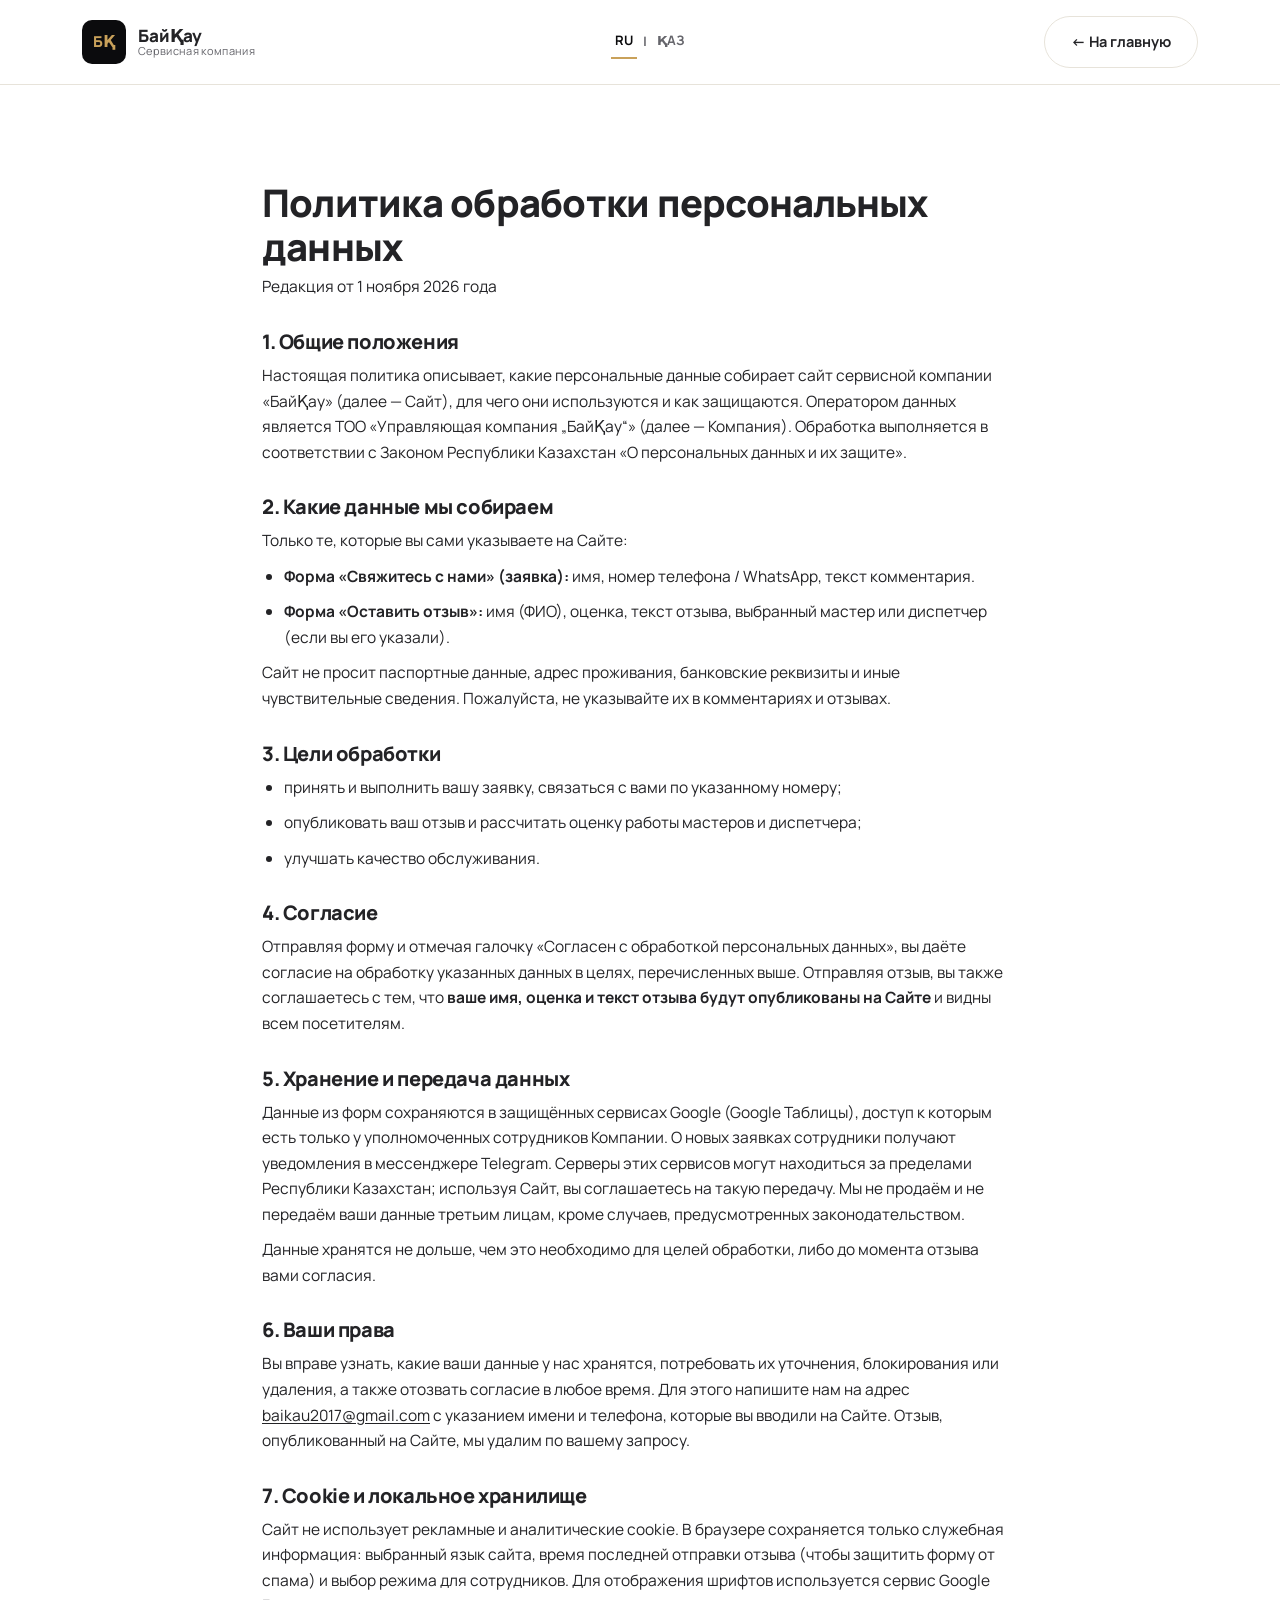
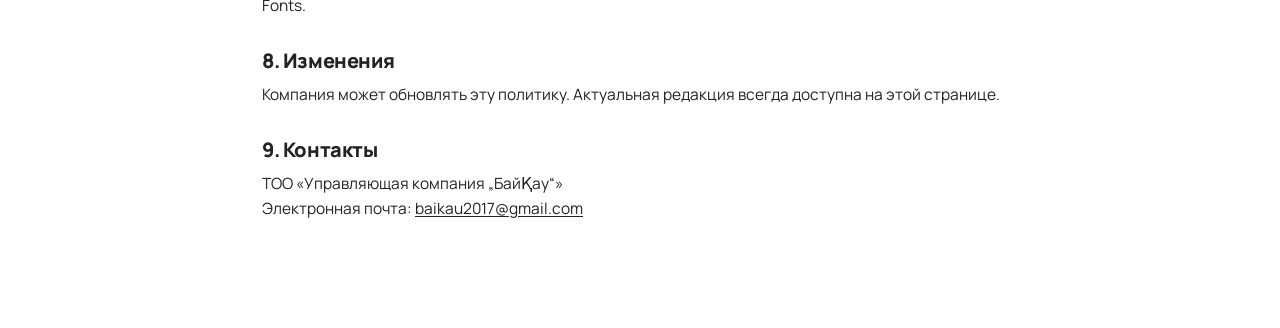
==== privacy.html @ 54753f1d "Add files via upload" ====
<!DOCTYPE html>
<html lang="ru">
<head>
<meta charset="UTF-8">
<meta name="viewport" content="width=device-width, initial-scale=1.0">
<title>Политика обработки персональных данных — БайҚау</title>
<meta name="description" content="Политика обработки персональных данных сервисной компании БайҚау: какие данные мы собираем через сайт, зачем и как их защищаем.">
<meta name="robots" content="index,follow">
<link rel="preconnect" href="https://fonts.googleapis.com">
<link rel="preconnect" href="https://fonts.gstatic.com" crossorigin>
<link href="https://fonts.googleapis.com/css2?family=Manrope:wght@400;500;600;700;800&display=swap" rel="stylesheet">
<link rel="stylesheet" href="styles.css?v=58">
<link rel="icon" type="image/svg+xml" href="favicon.svg">
</head>
<body>
<header class="site-header">
  <div class="container header-inner">
    <a href="index.html" class="logo">
      <span class="logo-mark">БҚ</span>
      <span class="logo-text">
        <span class="logo-title">БайҚау</span>
        <span class="logo-sub">Сервисная компания</span>
      </span>
    </a>
    <div class="lang-switch" role="group" aria-label="Язык">
      <button type="button" data-lang="ru" aria-pressed="true">RU</button>
      <span aria-hidden="true">|</span>
      <button type="button" data-lang="kk" aria-pressed="false">ҚАЗ</button>
    </div>
    <a href="index.html" class="btn btn-ghost">← На главную</a>
  </div>
</header>

<main>
  <section class="section">
    <div class="container legal">
      <h1>Политика обработки персональных данных</h1>
      <p class="legal-date">Редакция от 1 ноября 2026 года</p>

      <h2>1. Общие положения</h2>
      <p>Настоящая политика описывает, какие персональные данные собирает сайт сервисной компании «БайҚау» (далее — Сайт), для чего они используются и как защищаются. Оператором данных является ТОО «Управляющая компания „БайҚау“» (далее — Компания). Обработка выполняется в соответствии с Законом Республики Казахстан «О персональных данных и их защите».</p>

      <h2>2. Какие данные мы собираем</h2>
      <p>Только те, которые вы сами указываете на Сайте:</p>
      <ul>
        <li><strong>Форма «Свяжитесь с нами» (заявка):</strong> имя, номер телефона / WhatsApp, текст комментария.</li>
        <li><strong>Форма «Оставить отзыв»:</strong> имя (ФИО), оценка, текст отзыва, выбранный мастер или диспетчер (если вы его указали).</li>
      </ul>
      <p>Сайт не просит паспортные данные, адрес проживания, банковские реквизиты и иные чувствительные сведения. Пожалуйста, не указывайте их в комментариях и отзывах.</p>

      <h2>3. Цели обработки</h2>
      <ul>
        <li>принять и выполнить вашу заявку, связаться с вами по указанному номеру;</li>
        <li>опубликовать ваш отзыв и рассчитать оценку работы мастеров и диспетчера;</li>
        <li>улучшать качество обслуживания.</li>
      </ul>

      <h2>4. Согласие</h2>
      <p>Отправляя форму и отмечая галочку «Согласен с обработкой персональных данных», вы даёте согласие на обработку указанных данных в целях, перечисленных выше. Отправляя отзыв, вы также соглашаетесь с тем, что <strong>ваше имя, оценка и текст отзыва будут опубликованы на Сайте</strong> и видны всем посетителям.</p>

      <h2>5. Хранение и передача данных</h2>
      <p>Данные из форм сохраняются в защищённых сервисах Google (Google Таблицы), доступ к которым есть только у уполномоченных сотрудников Компании. О новых заявках сотрудники получают уведомления в мессенджере Telegram. Серверы этих сервисов могут находиться за пределами Республики Казахстан; используя Сайт, вы соглашаетесь на такую передачу. Мы не продаём и не передаём ваши данные третьим лицам, кроме случаев, предусмотренных законодательством.</p>
      <p>Данные хранятся не дольше, чем это необходимо для целей обработки, либо до момента отзыва вами согласия.</p>

      <h2>6. Ваши права</h2>
      <p>Вы вправе узнать, какие ваши данные у нас хранятся, потребовать их уточнения, блокирования или удаления, а также отозвать согласие в любое время. Для этого напишите нам на адрес <a href="mailto:baikau2017@gmail.com">baikau2017@gmail.com</a> с указанием имени и телефона, которые вы вводили на Сайте. Отзыв, опубликованный на Сайте, мы удалим по вашему запросу.</p>

      <h2>7. Cookie и локальное хранилище</h2>
      <p>Сайт не использует рекламные и аналитические cookie. В браузере сохраняется только служебная информация: выбранный язык сайта, время последней отправки отзыва (чтобы защитить форму от спама) и выбор режима для сотрудников. Для отображения шрифтов используется сервис Google Fonts.</p>

      <h2>8. Изменения</h2>
      <p>Компания может обновлять эту политику. Актуальная редакция всегда доступна на этой странице.</p>

      <h2>9. Контакты</h2>
      <p>ТОО «Управляющая компания „БайҚау“»<br>Электронная почта: <a href="mailto:baikau2017@gmail.com">baikau2017@gmail.com</a></p>
    </div>
  </section>
</main>
<script src="i18n.js?v=3"></script>
</body>
</html>
---- styles.css ----
:root{
  --black:#0b0b0d;
  --charcoal:#141416;
  --charcoal-2:#1c1c1f;
  --gold:#c9a15a;
  --gold-light:#e4c98a;
  --cream:#f7f5f0;
  --white:#ffffff;
  --text:#232326;
  --text-mute:#65656b;
  --border:#e7e3da;
  --radius:14px;
  --container:1180px;
}

*{box-sizing:border-box;margin:0;padding:0;}

body{
  font-family:'Manrope',system-ui,-apple-system,Segoe UI,Roboto,sans-serif;
  color:var(--text);
  background:var(--white);
  line-height:1.5;
  -webkit-font-smoothing:antialiased;
}

img,svg{max-width:100%;display:block;}
a{color:inherit;text-decoration:none;}
ul,ol{list-style:none;}
/* This is a light-only design — telling the browser explicitly stops OS-level
   forced-dark-mode heuristics from repainting unstyled/empty regions (like
   gaps between sections) with a dark default instead of the real white
   background declared below. */
html{overflow-x:hidden;background:var(--white);color-scheme:light;}
section[id]{scroll-margin-top:96px;}
@media (max-width:600px){
  section[id]{scroll-margin-top:82px;}
}

.container{
  max-width:var(--container);
  margin:0 auto;
  padding:0 32px;
}

h1,h2,h3,h4{
  font-weight:800;
  letter-spacing:-0.02em;
  line-height:1.15;
}
h2{font-size:clamp(28px,3.2vw,40px);}
h3{font-size:20px;}
h4{font-size:17px;font-weight:700;}

.eyebrow{
  text-transform:uppercase;
  letter-spacing:.14em;
  font-size:12px;
  font-weight:700;
  color:var(--gold);
  margin-bottom:14px;
}
.eyebrow.light{color:var(--gold-light);}

.section-lead{
  color:var(--text-mute);
  font-size:16px;
  max-width:560px;
  margin-top:10px;
}
.section-lead.light{color:#c8c8ce;}

.section{padding:96px 0;}
.section-alt{background:var(--cream);}
.section-dark{background:var(--black);color:var(--white);}
.section-dark h2,.section-dark h3,.section-dark h4{color:var(--white);}

.btn{
  display:inline-flex;
  align-items:center;
  justify-content:center;
  padding:14px 26px;
  border-radius:999px;
  font-weight:700;
  font-size:14.5px;
  border:1.5px solid transparent;
  cursor:pointer;
  transition:transform .15s ease, background .2s ease, color .2s ease, border-color .2s ease;
  white-space:nowrap;
}
.btn:hover{transform:translateY(-2px);}
.btn-primary{background:var(--gold);color:var(--black);}
.btn-primary:hover{background:var(--gold-light);}
.btn-ghost{border-color:var(--border);color:var(--text);}
.section-dark .btn-ghost{border-color:#3a3a3f;color:var(--white);}

/* ---------- HEADER ---------- */
.site-header{
  position:sticky;top:0;z-index:100;
  background:rgba(255,255,255,.92);
  backdrop-filter:blur(10px);
  border-bottom:1px solid var(--border);
}
.header-inner{
  display:flex;align-items:center;justify-content:space-between;
  height:84px;gap:24px;
}
.logo{display:flex;align-items:center;gap:12px;flex-shrink:0;}
.logo-mark{
  width:44px;height:44px;border-radius:10px;
  background:var(--black);
  color:var(--gold);
  display:flex;align-items:center;justify-content:center;
  font-weight:800;font-size:15px;letter-spacing:.02em;
}
.logo-text{display:flex;flex-direction:column;line-height:1.15;}
.logo-title{font-weight:800;font-size:17px;}
.logo-sub{font-size:11px;color:var(--text-mute);letter-spacing:.03em;}

.main-nav{display:flex;gap:20px;flex:1;justify-content:center;}
.main-nav a{font-size:14px;font-weight:600;color:var(--text);opacity:.8;transition:opacity .15s;white-space:nowrap;}
.main-nav a:hover{opacity:1;}

.header-cta{flex-shrink:0;}

/* Origin CTA button — a color fill expands from the cursor/tap point to
   cover the button, flipping the text to a contrasting color as it fills */
.btn-origin{
  position:relative;isolation:isolate;overflow:hidden;
  display:inline-flex;align-items:center;justify-content:center;
  height:48px;padding:0 30px;border-radius:14px;
  font-weight:700;font-size:14.5px;letter-spacing:-.01em;cursor:pointer;
  background:var(--black);color:var(--gold-light);
  border:1.5px solid rgba(201,161,90,.35);
  transition:color .3s cubic-bezier(.16,1,.3,1);
  touch-action:manipulation;
}
.btn-origin:active{transform:scale(.985);}
.origin-fill{
  position:absolute;z-index:0;pointer-events:none;
  width:0;height:0;left:50%;top:50%;border-radius:50%;
  background:var(--gold);
  transform:translate(-50%,-50%) scale(0);
  transition:transform .5s cubic-bezier(.16,1,.3,1);
}
.btn-origin.is-filled{color:var(--black);}
.btn-origin.is-filled .origin-fill{transform:translate(-50%,-50%) scale(1);}
.origin-label{position:relative;z-index:1;}
@media (prefers-reduced-motion: reduce){
  .origin-fill,.btn-origin{transition:none;}
}

.burger{
  display:none;flex-direction:column;justify-content:center;gap:5px;
  width:40px;height:40px;border:none;background:none;cursor:pointer;flex-shrink:0;
}
.burger span{width:22px;height:2px;background:var(--black);border-radius:2px;transition:.2s;}

.mobile-nav{
  position:fixed;inset:0;top:84px;
  background:var(--white);
  display:flex;flex-direction:column;gap:4px;
  padding:24px 32px 40px;
  transform:translateX(100%);
  transition:transform .28s ease;
  z-index:99;
  overflow-y:auto;
}
.mobile-nav.open{transform:translateX(0);}
.mobile-nav a{
  padding:16px 0;border-bottom:1px solid var(--border);
  font-size:17px;font-weight:600;
}
.mobile-nav .btn{margin-top:20px;width:100%;}

/* ---------- HERO ---------- */
.hero{padding:48px 0 80px;}
.hero h1{font-size:clamp(32px,4vw,48px);margin-top:14px;}
.hero-sub{color:var(--text-mute);font-size:17px;margin:22px 0 32px;max-width:520px;}
.hero-actions{display:flex;gap:14px;flex-wrap:wrap;}

@media (min-width:981px){
  .hero{display:flex;flex-direction:column;justify-content:center;min-height:calc(100vh - 85px);}
}

/* Hero beams — animated canvas light beams behind centered hero content */
.hero-beams{
  position:relative;overflow:hidden;isolation:isolate;
  background:var(--black);text-align:center;
}
.hero-beams-canvas{
  position:absolute;inset:0;width:100%;height:100%;z-index:0;
  filter:blur(15px);
}
.hero-beams-overlay{
  position:absolute;inset:0;z-index:1;
  background:rgba(11,11,13,.45);
  animation:beams-pulse 10s ease-in-out infinite;
  pointer-events:none;
}
@keyframes beams-pulse{
  0%,100%{opacity:.35;}
  50%{opacity:.7;}
}
.hero-beams-content{
  position:relative;z-index:2;
  max-width:960px;margin:0 auto;
  display:flex;flex-direction:column;align-items:center;
}
.hero-beams h1{color:var(--white);font-size:clamp(30px,3.6vw,46px);line-height:1.2;}
.hero-beams .hero-sub{color:#d6d3ca;margin-left:auto;margin-right:auto;}
.hero-beams .hero-actions{justify-content:center;}
.btn-ghost-light{
  border:1.5px solid rgba(255,255,255,.28);color:var(--white);
}
.btn-ghost-light:hover{border-color:rgba(255,255,255,.5);}
@media (prefers-reduced-motion: reduce){
  .hero-beams-overlay{animation:none;opacity:.5;}
}

/* ---------- APPEAR ANIMATIONS ---------- */
@keyframes appear{
  from{opacity:0;transform:translateY(16px);}
  to{opacity:1;transform:translateY(0);}
}
@keyframes appearZoom{
  from{opacity:0;transform:scale(.94);}
  to{opacity:1;transform:scale(1);}
}
.animate-appear{opacity:0;animation:appear .7s ease-out forwards;}
.animate-appear-zoom{opacity:0;animation:appearZoom .8s ease-out forwards;}
.delay-100{animation-delay:.1s;}
.delay-200{animation-delay:.2s;}
.delay-300{animation-delay:.3s;}
.delay-500{animation-delay:.5s;}

@media (prefers-reduced-motion: reduce){
  .animate-appear,.animate-appear-zoom{animation:none;opacity:1;transform:none;}
}

/* Scroll reveal — headings, leads and cards below the fold start hidden and
   play the same `appear` keyframes as the hero once scrolled into view.
   Only .reveal itself sets opacity, so it never fights a card's own hover
   transition (dock-item, stat, problem-card etc. animate transform/box-shadow
   via `transition`, an unrelated CSS mechanism from `animation`). Once the
   reveal finishes, script.js strips these classes entirely — see
   initScrollReveal — so hover behaves exactly as if this feature didn't exist. */
.reveal{opacity:0;}
.reveal.revealed{animation:appear .7s cubic-bezier(.16,1,.3,1) both;}
@media (prefers-reduced-motion: reduce){
  .reveal{opacity:1;}
}

/* ---------- ABOUT ---------- */
.about-inner{display:grid;grid-template-columns:1.3fr 1fr;gap:64px;align-items:start;}
.about-text p{color:var(--text-mute);margin:18px 0 24px;font-size:16px;max-width:560px;}
.check-list li{
  display:flex;align-items:center;gap:12px;margin-bottom:14px;font-weight:600;font-size:15px;
}
.check-icon{
  flex-shrink:0;width:22px;height:22px;border-radius:50%;background:var(--gold);
  display:flex;align-items:center;justify-content:center;
}

.about-stats{display:grid;grid-template-columns:1fr 1fr;gap:24px;}

/* Director's welcome — photo and quote from Дамеля Куантаевна. Spans the
   full grid width below both about-inner columns, same technique as
   .cta-copyright. The photo bleeds to the card's own edges and stretches to
   its full height (align-items:stretch + overflow:hidden clipping to the
   card's own border-radius) instead of sitting as a small inset thumbnail —
   a boxed insert was tried a few times over and never read as prominent
   enough. Padding lives only on the text side now. */
.about-welcome{
  grid-column:1 / -1;margin-top:8px;
  display:flex;align-items:stretch;
  background:var(--cream);border:1px solid var(--border);border-radius:var(--radius);
  overflow:hidden;
}
/* A plain <img> as the flex item fought align-items:stretch two different
   ways — height:100% didn't resolve against the container's indeterminate
   height, and unset height instead used the image's raw intrinsic 1280px
   as its hypothetical size, ballooning the whole row. A wrapper div has no
   such replaced-element sizing quirks: it stretches to the text column's
   real height like any ordinary block box, and *then* the img inside gets
   a genuinely definite 100%/100% to fill. */
.about-welcome-photo-frame{width:160px;flex-shrink:0;align-self:stretch;}
.about-welcome-photo{
  width:100%;height:100%;display:block;
  object-fit:cover;object-position:50% 0%;
}
.about-welcome-text{flex:1;min-width:240px;padding:24px 28px;}
.about-welcome-quote{
  color:var(--text);font-size:14.5px;font-weight:500;line-height:1.5;
  max-width:640px;margin:0 0 8px;
}
.about-welcome-quote:last-of-type{margin-bottom:12px;}
.about-welcome-author strong{display:block;font-size:14.5px;font-weight:800;}
.about-welcome-author span{font-size:13px;color:var(--text-mute);}

@media (max-width:600px){
  .about-welcome{flex-direction:column;}
  .about-welcome-photo-frame{width:100%;height:220px;}
  /* The frame goes wide-and-short here instead of tall-and-narrow, so the
     same "top" crop that works on desktop was cutting off her face below
     the eyes — nudged down to where her face actually sits at this ratio. */
  .about-welcome-photo{object-position:center 25%;}
  .about-welcome-text{padding:22px 24px;}
}
.stat{
  background:var(--cream);border-radius:var(--radius);padding:22px 20px;
  border-top:3px solid var(--gold);
  transition:transform .2s ease, box-shadow .2s ease;
}
.stat:hover{transform:translateY(-4px);box-shadow:0 14px 28px rgba(0,0,0,.07);}
.stat-icon{
  width:36px;height:36px;border-radius:10px;background:rgba(201,161,90,.16);color:var(--gold);
  display:flex;align-items:center;justify-content:center;margin-bottom:16px;
}
.stat-num{display:block;font-size:30px;font-weight:800;color:var(--black);}
.stat-label{display:block;font-size:13px;color:var(--text-mute);margin-top:6px;line-height:1.35;}

/* ---------- PROBLEMS ---------- */
.problem-grid{
  display:grid;grid-template-columns:repeat(3,1fr);gap:18px;margin-top:36px;
}
.problem-card{
  background:var(--white);border:1px solid var(--border);border-radius:var(--radius);
  padding:24px 22px;font-weight:600;font-size:15px;
  display:flex;flex-direction:column;gap:16px;
  transition:transform .2s ease, box-shadow .2s ease, border-color .2s ease;
}
.problem-card:hover{
  transform:translateY(-4px);box-shadow:0 16px 30px rgba(0,0,0,.06);border-color:var(--gold);
}
.problem-icon{
  width:40px;height:40px;border-radius:10px;background:var(--black);color:var(--gold);
  display:flex;align-items:center;justify-content:center;flex-shrink:0;
}
.problem-card p{margin:0;line-height:1.4;}

/* ---------- SERVICES CAROUSEL ---------- */
.section-head{
  display:flex;justify-content:space-between;align-items:flex-end;gap:24px;margin-bottom:36px;flex-wrap:wrap;
}
.carousel-controls{display:flex;gap:10px;}
.carousel-btn{
  width:44px;height:44px;border-radius:50%;border:1.5px solid var(--border);
  background:var(--white);cursor:pointer;font-size:16px;
  display:flex;align-items:center;justify-content:center;transition:.2s;
}
.carousel-btn:hover{background:var(--black);color:var(--gold);border-color:var(--black);}

.carousel{
  display:flex;gap:20px;overflow-x:auto;scroll-snap-type:x mandatory;
  padding-bottom:8px;
  scrollbar-width:none;
}
.carousel::-webkit-scrollbar{display:none;}

.service-card{
  scroll-snap-align:start;flex:0 0 290px;
  background:var(--cream);border-radius:var(--radius);
  padding:28px 24px;
  transition:transform .2s ease, box-shadow .2s ease;
}
.service-card:hover{transform:translateY(-4px);box-shadow:0 16px 30px rgba(0,0,0,.08);}
.service-icon{font-size:30px;margin-bottom:16px;}
.service-card h3{margin-bottom:14px;}
.service-card ul li{
  font-size:14px;color:var(--text-mute);padding-left:16px;position:relative;margin-bottom:8px;
}
.service-card ul li::before{
  content:"";position:absolute;left:0;top:8px;width:5px;height:5px;border-radius:50%;background:var(--gold);
}

/* ---------- SLA ---------- */
.sla-inner{display:grid;grid-template-columns:1.2fr 1fr;gap:56px;align-items:start;}
.sla-list li{
  padding:14px 0;border-bottom:1px solid #2a2a2e;color:#d6d6db;font-size:15px;
}
.sla-list strong{color:var(--white);}

.cycle-card{
  background:var(--charcoal-2);border:1px solid #2a2a2e;border-radius:var(--radius);padding:32px;
}
.cycle-card h3{margin-bottom:18px;}
.cycle-list{counter-reset:step;}
.cycle-list li{
  counter-increment:step;padding:10px 0 10px 40px;position:relative;color:#d6d6db;font-size:15px;
  border-bottom:1px solid #2a2a2e;
}
.cycle-list li:last-child{border-bottom:none;}
.cycle-list li::before{
  content:counter(step);
  position:absolute;left:0;top:8px;width:24px;height:24px;border-radius:50%;
  background:var(--gold);color:var(--black);font-weight:800;font-size:12px;
  display:flex;align-items:center;justify-content:center;
}

/* ---------- PACKAGES ---------- */
.package-grid{
  display:grid;grid-template-columns:repeat(5,1fr);gap:18px;margin-top:36px;
}
.package-card{
  background:var(--white);border:1px solid var(--border);border-radius:var(--radius);
  padding:26px 22px;position:relative;
  transition:transform .2s ease, box-shadow .2s ease, border-color .2s ease;
}
.package-card:hover{transform:translateY(-4px);box-shadow:0 16px 30px rgba(0,0,0,.06);border-color:var(--gold);}
.package-card.featured{
  background:var(--black);color:var(--white);border-color:var(--black);
}
.package-card.featured h3{color:var(--gold-light);}
.package-card.featured ul li{color:#d6d6db;}
.badge{
  position:absolute;top:-12px;right:20px;background:var(--gold);color:var(--black);
  font-size:11px;font-weight:800;padding:5px 12px;border-radius:999px;text-transform:uppercase;letter-spacing:.04em;
}
.package-card h3{margin-bottom:14px;}
.package-card ul li{
  font-size:13.5px;color:var(--text-mute);padding-left:14px;position:relative;margin-bottom:8px;line-height:1.4;
}
.package-card ul li::before{
  content:"";position:absolute;left:0;top:7px;width:5px;height:5px;border-radius:50%;background:var(--gold);
}
.audit-note{margin-top:28px;color:var(--text-mute);font-size:14.5px;}

/* ---------- PROCESS ---------- */
.process-inner{display:grid;grid-template-columns:0.9fr 1.1fr;gap:64px;align-items:start;}
.process-visual{position:relative;}
.badge-circle{
  position:absolute;z-index:2;top:-20px;left:-16px;
  width:130px;height:130px;border-radius:50%;
  background:var(--gold);color:var(--black);
  display:flex;align-items:center;justify-content:center;text-align:center;
  font-weight:800;font-size:14px;line-height:1.25;padding:10px;
  box-shadow:0 12px 30px rgba(201,161,90,.35);
}
/* Box-model centering leaves this optically low — the font's line-height
   reserves more visual space below the glyphs than above them. Nudge up. */
.badge-circle span{transform:translateY(-3px);}
.process-svg{border-radius:20px;width:100%;height:auto;}

.steps-list{margin-top:20px;}
.steps-list li{display:flex;gap:18px;padding:14px 0;border-bottom:1px solid var(--border);}
.steps-list li:last-child{border-bottom:none;}
.step-num{font-size:20px;font-weight:800;color:var(--gold);flex-shrink:0;}
.steps-list h4{margin-bottom:4px;}
.steps-list p{color:var(--text-mute);font-size:14.5px;}

/* ---------- GOLD KEY ---------- */
.goldkey-inner{display:grid;grid-template-columns:0.7fr 1.3fr;gap:56px;align-items:start;}
.key-badge{
  width:220px;height:220px;border-radius:50%;
  background:radial-gradient(circle at 35% 30%, var(--gold-light), var(--gold) 60%, #8a6c33 100%);
  display:flex;align-items:center;justify-content:center;font-size:76px;
  box-shadow:0 20px 50px rgba(201,161,90,.25);
  margin:0 auto;
}
.goldkey-text p{color:#c8c8ce;margin:18px 0 26px;max-width:600px;}
.goldkey-tags{display:flex;flex-wrap:wrap;gap:12px;}
.goldkey-tags span{
  background:var(--charcoal-2);border:1px solid #2f2f34;padding:10px 16px;border-radius:999px;
  font-size:13.5px;font-weight:600;color:var(--gold-light);
}

/* ---------- WORKS (до/после) ---------- */
.works-grid{
  display:grid;grid-template-columns:repeat(3,1fr);gap:18px;margin-top:36px;
}
.work-card{
  background:var(--white);border:1px solid var(--border);border-radius:var(--radius);
  overflow:hidden;transition:transform .2s ease, box-shadow .2s ease;
}
.work-card:hover{transform:translateY(-4px);box-shadow:0 16px 30px rgba(0,0,0,.06);}
.work-photos{display:grid;grid-template-columns:1fr 1fr;}
.work-photo{position:relative;background:var(--cream);}
.work-photo img{width:100%;height:150px;object-fit:cover;display:block;}
/* Video card — same card shell (border, radius, hover-lift) as the photo
   cards, just a taller media area since the footage is shot vertically on a
   phone; squeezing it down to the 150px photo strip would crop away most of
   the frame. `controls` gives it the native play button over the poster. */
.work-video-thumb{width:100%;height:220px;background:var(--black);}
.work-video-thumb video{width:100%;height:100%;object-fit:cover;display:block;}
.work-photo::after{
  content:attr(data-label);
  position:absolute;bottom:8px;left:8px;
  background:rgba(11,11,13,.75);color:var(--gold-light);
  font-size:10px;font-weight:800;text-transform:uppercase;letter-spacing:.05em;
  padding:3px 9px;border-radius:6px;
}
.work-info{padding:16px 18px;}
.work-info h4{margin-bottom:4px;}
.work-info p{color:var(--text-mute);font-size:13px;margin:0;}
.works-placeholder{
  grid-column:1 / -1;background:var(--white);border:1.5px dashed var(--border);border-radius:var(--radius);
  padding:32px;text-align:center;color:var(--text-mute);font-size:14.5px;
}

/* ---------- REVIEWS ---------- */
/* This section's real content (a placeholder review card) is short, and the
   section right after it is black — on a tall viewport that combination
   exposed a black stripe below, since a short section's own background
   can't stretch past its own content without a min-height. Sized to the
   viewport minus the header so it fills the screen it's scrolled to
   without depending on how much placeholder content happens to exist. */
#reviews{min-height:calc(100vh - 85px);}
@media (max-width:600px){
  #reviews{min-height:calc(100vh - 72px);}
}
.review-card{
  margin-top:36px;background:var(--cream);border-radius:var(--radius);padding:32px;max-width:640px;
}
.quote{font-size:18px;font-weight:600;line-height:1.5;}
.review-author{display:flex;align-items:center;gap:14px;margin-top:22px;}
.avatar{width:44px;height:44px;border-radius:50%;background:var(--border);}
.review-author strong{display:block;font-size:14.5px;}
.review-author span{font-size:13px;color:var(--text-mute);}

.reviews-layout{display:grid;grid-template-columns:minmax(0,380px) minmax(0,1fr);gap:40px;margin-top:36px;align-items:start;}
.review-form{
  background:var(--cream);border:1px solid var(--border);border-radius:var(--radius);
  padding:28px;display:flex;flex-direction:column;gap:14px;
}
.review-form h3{margin-bottom:2px;}
.review-form input[type=text],.review-form textarea{
  background:var(--white);border:1px solid var(--border);border-radius:10px;
  padding:14px 16px;font-family:inherit;font-size:14.5px;color:var(--text);resize:none;
}
.review-form input[type=text]:focus,.review-form textarea:focus{outline:2px solid var(--gold);outline-offset:1px;}
.hp-field{position:absolute !important;left:-9999px;width:1px;height:1px;opacity:0;}
.star-row{display:flex;align-items:center;gap:12px;}
.star-label{font-size:13px;font-weight:600;color:var(--text-mute);}
.star-input{display:flex;flex-direction:row-reverse;justify-content:flex-end;gap:2px;position:relative;}
.star-input input{position:absolute;opacity:0;pointer-events:none;}
.star-input label{font-size:30px;line-height:1;color:#d9d4c7;cursor:pointer;transition:color .15s ease, transform .15s ease;}
.star-input label:hover,.star-input label:hover ~ label,
.star-input input:checked ~ label{color:var(--gold);}
.star-input label:hover{transform:scale(1.12);}
.star-input input:focus-visible + label{outline:2px solid var(--gold);border-radius:4px;}
.review-form.has-error .star-input label{color:#e0b4a8;}

.reviews-board{display:flex;flex-direction:column;gap:16px;align-items:flex-start;}
.reviews-summary{display:flex;align-items:center;gap:12px;font-weight:700;font-size:15px;}
.reviews-summary .stars{color:var(--gold);font-size:20px;letter-spacing:2px;}
.reviews-summary span.muted{font-weight:500;color:var(--text-mute);}
.reviews-list{display:flex;flex-direction:column;gap:14px;width:100%;}
.reviews-empty{color:var(--text-mute);font-size:15px;}
.review-item{background:var(--cream);border-radius:var(--radius);padding:22px 24px;}
.review-item-head{display:flex;justify-content:space-between;align-items:baseline;gap:12px;flex-wrap:wrap;}
.review-item-head strong{font-size:15px;}
.review-item .stars{color:var(--gold);letter-spacing:2px;font-size:16px;}
.review-item .stars .off{color:#d9d4c7;}
.review-item p{margin-top:8px;font-size:14.5px;line-height:1.55;color:var(--text);white-space:pre-line;overflow-wrap:anywhere;}
.review-item time{font-size:12.5px;color:var(--text-mute);}

@media (max-width:980px){
  .reviews-layout{grid-template-columns:1fr;}
}

/* ---------- GLOWING CURSOR-TRACKING CARD BORDER ---------- */
.glow-card{position:relative;}
.glow-border{
  display:block;position:absolute;inset:0;z-index:6;
  border-radius:inherit;pointer-events:none;
}
.glow-border::after{
  content:"";position:absolute;inset:0;border-radius:inherit;
  padding:1.5px;
  background:conic-gradient(from calc((var(--start,0) - 26)*1deg),
    transparent 0deg,
    var(--gold-light) 26deg,
    var(--gold) 52deg,
    transparent 78deg,
    transparent 360deg);
  -webkit-mask:linear-gradient(#fff 0 0) content-box, linear-gradient(#fff 0 0);
  -webkit-mask-composite:xor;
  mask-composite:exclude;
  opacity:var(--active,0);
  transition:opacity .3s ease;
}
@media (prefers-reduced-motion: reduce){
  .glow-border{display:none;}
}

/* ---------- CTA ---------- */
.cta-section{background:var(--black);color:var(--white);padding:96px 0 32px;}
.cta-inner{display:grid;grid-template-columns:1fr 1fr;gap:56px;align-items:start;}
.cta-text h2{color:var(--white);font-size:clamp(30px,3.5vw,42px);}
.cta-text p{color:#c8c8ce;margin:14px 0 30px;font-size:17px;}

/* Contact dock */
.contact-dock{
  display:flex;gap:14px;margin-top:6px;flex-wrap:wrap;
  animation:dockFloat 8s ease-in-out infinite;
}
@keyframes dockFloat{0%,100%{transform:translateY(0);}50%{transform:translateY(-4px);}}
@media (prefers-reduced-motion: reduce){
  .contact-dock{animation:none;}
}
.dock-item{
  position:relative;width:54px;height:54px;border-radius:16px;flex-shrink:0;
  background:var(--charcoal-2);border:1px solid #33333a;color:var(--gold-light);
  display:flex;align-items:center;justify-content:center;
  transition:transform .35s cubic-bezier(.34,1.56,.64,1), background .2s ease, border-color .2s ease, box-shadow .2s ease;
}
.dock-item svg{width:22px;height:22px;}
.dock-item:hover,.dock-item:focus-visible{
  transform:scale(1.15) rotate(-4deg);
  background:var(--charcoal);border-color:var(--gold);
  box-shadow:0 10px 26px rgba(201,161,90,.28);
}
.dock-tooltip{
  position:absolute;bottom:calc(100% + 10px);left:50%;
  transform:translateX(-50%) translateY(4px);
  background:var(--black);color:var(--gold-light);font-size:12px;font-weight:700;
  padding:7px 11px;border-radius:8px;white-space:nowrap;
  border:1px solid #33333a;
  opacity:0;pointer-events:none;transition:opacity .2s ease, transform .2s ease;
}
.dock-item:hover .dock-tooltip,.dock-item:focus-visible .dock-tooltip{
  opacity:1;transform:translateX(-50%) translateY(0);
}

/* Contact form */
.cta-form{
  background:var(--charcoal);border:1px solid #2a2a2e;border-radius:var(--radius);
  padding:32px;display:flex;flex-direction:column;gap:14px;
}
.cta-form input,.cta-form textarea{
  background:var(--charcoal-2);border:1px solid #33333a;border-radius:10px;
  padding:14px 16px;color:var(--white);font-family:inherit;font-size:14.5px;resize:none;
}
.cta-form input::placeholder,.cta-form textarea::placeholder{color:#8a8a90;}
.consent{display:flex;align-items:center;gap:10px;font-size:12.5px;color:#a8a8ae;}
.consent input{width:auto;}
.cta-form .btn{margin-top:6px;}

/* Copyright — its own row at the bottom of the grid, spanning both the
   text and form columns, on every screen size. The grid's own row-gap
   already provides the vertical spacing above it, so no extra margin-top
   is needed on top of that. No max-width either: on desktop the row is
   as wide as the whole grid, and the text should run the full width of
   it instead of stopping short and leaving the rest of the row empty. */
.cta-copyright{
  grid-column:1 / -1;
  padding-top:24px;border-top:1px solid #2a2a2e;
  font-size:12.5px;color:#8a8a90;
}

/* ---------- TOAST NOTIFICATIONS ---------- */
.toast-container{
  position:fixed;top:20px;right:20px;z-index:300;
  display:flex;flex-direction:column;gap:12px;
  pointer-events:none;
}
.toast{
  pointer-events:auto;position:relative;overflow:hidden;isolation:isolate;
  display:flex;align-items:flex-start;gap:12px;
  width:340px;max-width:calc(100vw - 40px);
  background:var(--charcoal);border:1px solid #33333a;border-radius:14px;
  padding:16px 18px;box-shadow:0 20px 50px rgba(0,0,0,.35);
  transform:translateX(120%);opacity:0;
  animation:toastIn .5s cubic-bezier(.16,1,.3,1) forwards;
}
.toast.toast-out{animation:toastOut .35s ease forwards;}
@keyframes toastIn{to{transform:translateX(0);opacity:1;}}
@keyframes toastOut{to{transform:translateX(120%);opacity:0;}}
.toast-icon{
  flex-shrink:0;width:30px;height:30px;border-radius:50%;margin-top:1px;
  background:var(--gold);color:var(--black);
  display:flex;align-items:center;justify-content:center;
}
.toast-body{flex:1;min-width:0;}
.toast-title{display:block;font-weight:800;font-size:14.5px;color:var(--white);}
.toast-message{display:block;font-size:13px;color:#c8c8ce;margin-top:3px;line-height:1.4;}
.toast-close{
  flex-shrink:0;background:none;border:none;color:#8a8a90;cursor:pointer;
  font-size:18px;line-height:1;padding:0 0 0 4px;transition:color .15s ease;
}
.toast-close:hover{color:var(--white);}
.toast-progress{
  position:absolute;left:0;bottom:0;height:3px;width:100%;background:var(--gold);
  animation:toastProgress linear forwards;
  animation-duration:var(--toast-duration,5000ms);
}
@keyframes toastProgress{to{width:0%;}}
@media (prefers-reduced-motion: reduce){
  .toast{animation:none;transform:none;opacity:1;}
  .toast-progress{animation:none;}
}
@media (max-width:600px){
  .toast-container{left:12px;right:12px;top:12px;}
  .toast{width:100%;}
}

/* ================= RESPONSIVE ================= */
/* Measured this directly: the 8-link nav still fits with no overlap all the
   way down to ~1141px, so there was no real need to raise this past the
   original 1140px — doing that hid the full nav on screens where it used
   to show, which read as a regression. Only the link list goes behind the
   burger here — "Оставить заявку" is the primary action, not secondary
   navigation, so it stays visible next to the burger all the way down to
   phone width instead of disappearing early too. */
@media (max-width: 1140px){
  .main-nav{display:none;}
  .burger{display:flex;}
}

@media (max-width: 980px){
  .container{padding:0 20px;}
  .about-inner,.sla-inner,.process-inner,.goldkey-inner,.cta-inner{
    grid-template-columns:1fr;
  }
  .about-stats{grid-template-columns:1fr 1fr;}
  .problem-grid{grid-template-columns:1fr 1fr;}
  .package-grid{grid-template-columns:1fr 1fr;}
  .works-grid{grid-template-columns:1fr 1fr;}
  .goldkey-visual{order:-1;}
}

@media (max-width: 600px){
  .section{padding:64px 0;}
  .hero{padding:32px 0 56px;}
  .header-inner{height:72px;}
  .header-cta{display:none;} /* real phone width — the mobile-nav drawer has its own "Оставить заявку" button */
  .mobile-nav{top:72px;}
  .problem-grid{grid-template-columns:1fr;}
  .package-grid{grid-template-columns:1fr;}
  .works-grid{grid-template-columns:1fr;}
  .about-stats{grid-template-columns:1fr 1fr;gap:14px;}
  .service-card{flex:0 0 78vw;}
  .badge-circle{width:104px;height:104px;font-size:12px;left:8px;top:-16px;}
  .key-badge{width:160px;height:160px;font-size:56px;}
  .cta-form{padding:22px;}
}
.works-more{display:flex;margin:28px auto 0;}
[hidden]{display:none !important;}
.review-form .btn,.reviews-board .btn,.works-more{font-family:inherit;}
.reviews-summary .stars .off{color:#d9d4c7;}

.masters{margin-top:36px;}
.masters h3{margin-bottom:16px;}
.masters-grid{display:grid;grid-template-columns:repeat(auto-fill,minmax(230px,1fr));gap:16px;}
.master-card{background:var(--cream);border:1px solid var(--border);border-radius:var(--radius);overflow:hidden;display:flex;flex-direction:column;}
.master-card img,.master-photo-empty{width:100%;aspect-ratio:3/4;object-fit:cover;object-position:top center;background:var(--border);display:block;}
.master-info{padding:16px 18px 18px;display:flex;flex-direction:column;gap:4px;}
.master-info strong{font-size:15.5px;}
.master-info > span{font-size:13px;color:var(--text-mute);}
.master-rating{font-size:14px;font-weight:700;margin-top:6px;}
.master-rating .stars{color:var(--gold);letter-spacing:1px;}
.master-rating .stars .off{color:#d9d4c7;}
.master-rating .muted{font-weight:500;color:var(--text-mute);}
.master-rate{margin-top:10px;align-self:flex-start;background:var(--black);color:var(--gold-light);border:none;border-radius:999px;padding:9px 18px;font:700 13px/1 inherit;font-family:inherit;cursor:pointer;}
.master-rate:hover{background:#26262a;}
.review-form select{background:var(--white);border:1px solid var(--border);border-radius:10px;padding:14px 16px;font-family:inherit;font-size:14.5px;color:var(--text);}
.review-master{font-size:13px;color:var(--text-mute);margin-top:4px;}
.review-item-foot{display:flex;justify-content:space-between;align-items:center;margin-top:8px;}
.review-delete{background:none;border:1px solid #d9b4ad;color:#a33a2c;border-radius:999px;padding:5px 14px;font:600 12px/1 inherit;font-family:inherit;cursor:pointer;}
.review-delete:hover{background:#a33a2c;color:#fff;}
.admin-toggle{background:none;border:none;color:var(--text-mute);font:500 12px/1 inherit;font-family:inherit;text-decoration:underline;cursor:pointer;padding:4px 0;opacity:.7;}
.admin-toggle:hover{opacity:1;}
.section-lead.wide{max-width:none;}
.master-card img,.master-photo-empty{aspect-ratio:2/3;}
.masters-divider{grid-column:1 / -1;display:flex;align-items:center;gap:16px;margin:12px 0 4px;color:var(--text-mute);font-size:13px;font-weight:700;letter-spacing:.14em;text-transform:uppercase;}
.masters-divider::before,.masters-divider::after{content:"";flex:1;height:1px;background:var(--border);}

/* masters + dispatcher in one row, split by a vertical line */
.masters-grid{display:flex;flex-wrap:wrap;gap:16px;align-items:stretch;}
.masters-grid .master-card{flex:0 1 260px;min-width:220px;}
.masters-grid .masters-divider{display:block;flex:0 0 1px;width:1px;margin:0 8px;padding:0;background:var(--gold);opacity:.55;letter-spacing:0;}
.masters-grid .masters-divider::before,.masters-grid .masters-divider::after{content:none;}
@media (max-width:760px){
  .masters-grid .master-card{flex:1 1 calc(50% - 8px);min-width:0;}
  .masters-grid .masters-divider{flex:0 0 100%;width:100%;height:1px;margin:4px 0;}
}

.where-strip{background:var(--cream);border-bottom:1px solid var(--border);padding:34px 0;}
.where-inner{display:flex;align-items:center;gap:40px;flex-wrap:wrap;}
.where-inner h2{font-size:clamp(24px,2.6vw,32px);}
.where-inner .eyebrow{margin-bottom:6px;}
.where-text{flex:1 1 360px;color:var(--text-mute);font-size:15px;max-width:640px;}
@media (max-width:980px){.where-inner{gap:18px;}}

.docs{margin-top:36px;display:flex;flex-direction:column;gap:28px;}
.docs-group h3{font-size:16px;margin-bottom:12px;color:var(--text-mute);font-weight:700;letter-spacing:.02em;}
.docs-list{display:grid;grid-template-columns:repeat(auto-fill,minmax(280px,1fr));gap:12px;}
.doc-card{display:flex;align-items:center;gap:14px;background:var(--white);border:1px solid var(--border);border-radius:var(--radius);padding:16px 18px;font-weight:600;font-size:14.5px;transition:transform .2s ease, box-shadow .2s ease, border-color .2s ease;}
.doc-card:hover{transform:translateY(-3px);box-shadow:0 14px 26px rgba(0,0,0,.06);border-color:var(--gold);}
.doc-icon{flex-shrink:0;width:38px;height:38px;border-radius:10px;background:var(--black);color:var(--gold);display:flex;align-items:center;justify-content:center;}
.doc-card span.doc-name{flex:1;overflow-wrap:anywhere;}
.doc-card .doc-arrow{color:var(--text-mute);}
.docs-empty{color:var(--text-mute);background:var(--cream);border:1.5px dashed var(--border);border-radius:var(--radius);padding:28px;text-align:center;font-size:14.5px;}

.legal{max-width:820px;}
.legal h1{font-size:clamp(28px,3.4vw,38px);margin-bottom:6px;}
.legal-date{color:var(--text-mute);font-size:14px;margin-bottom:28px;}
.legal h2{font-size:20px;margin:30px 0 10px;}
.legal p,.legal li{color:var(--text);font-size:15.5px;line-height:1.65;margin-bottom:10px;}
.legal ul{list-style:disc;padding-left:22px;margin-bottom:10px;}
.legal a,.consent a,.form-note a{text-decoration:underline;text-underline-offset:2px;}
.legal a:hover,.consent a:hover,.form-note a:hover{color:var(--gold);}
.form-note{font-size:12.5px;color:var(--text-mute);line-height:1.5;}
.consent{align-items:flex-start;}
.consent input{margin-top:3px;}
.cta-legal{color:#a8a8ae;text-decoration:underline;text-underline-offset:2px;}
.cta-legal:hover{color:var(--gold-light);}

.lang-switch{display:flex;align-items:center;gap:6px;flex-shrink:0;font-size:13px;font-weight:700;color:var(--text-mute);}
.lang-switch button{background:none;border:none;padding:6px 4px;font:inherit;color:inherit;cursor:pointer;border-bottom:2px solid transparent;font-family:inherit;}
.lang-switch button:hover{color:var(--text);}
.lang-switch button.is-active{color:var(--black);border-bottom-color:var(--gold);}
html.lang-kk .about-welcome-quote:nth-of-type(2){display:none;}
html.lang-kk .about-welcome-quote:nth-of-type(1){margin-bottom:12px;}
@media (max-width:600px){.header-inner{gap:12px;}}
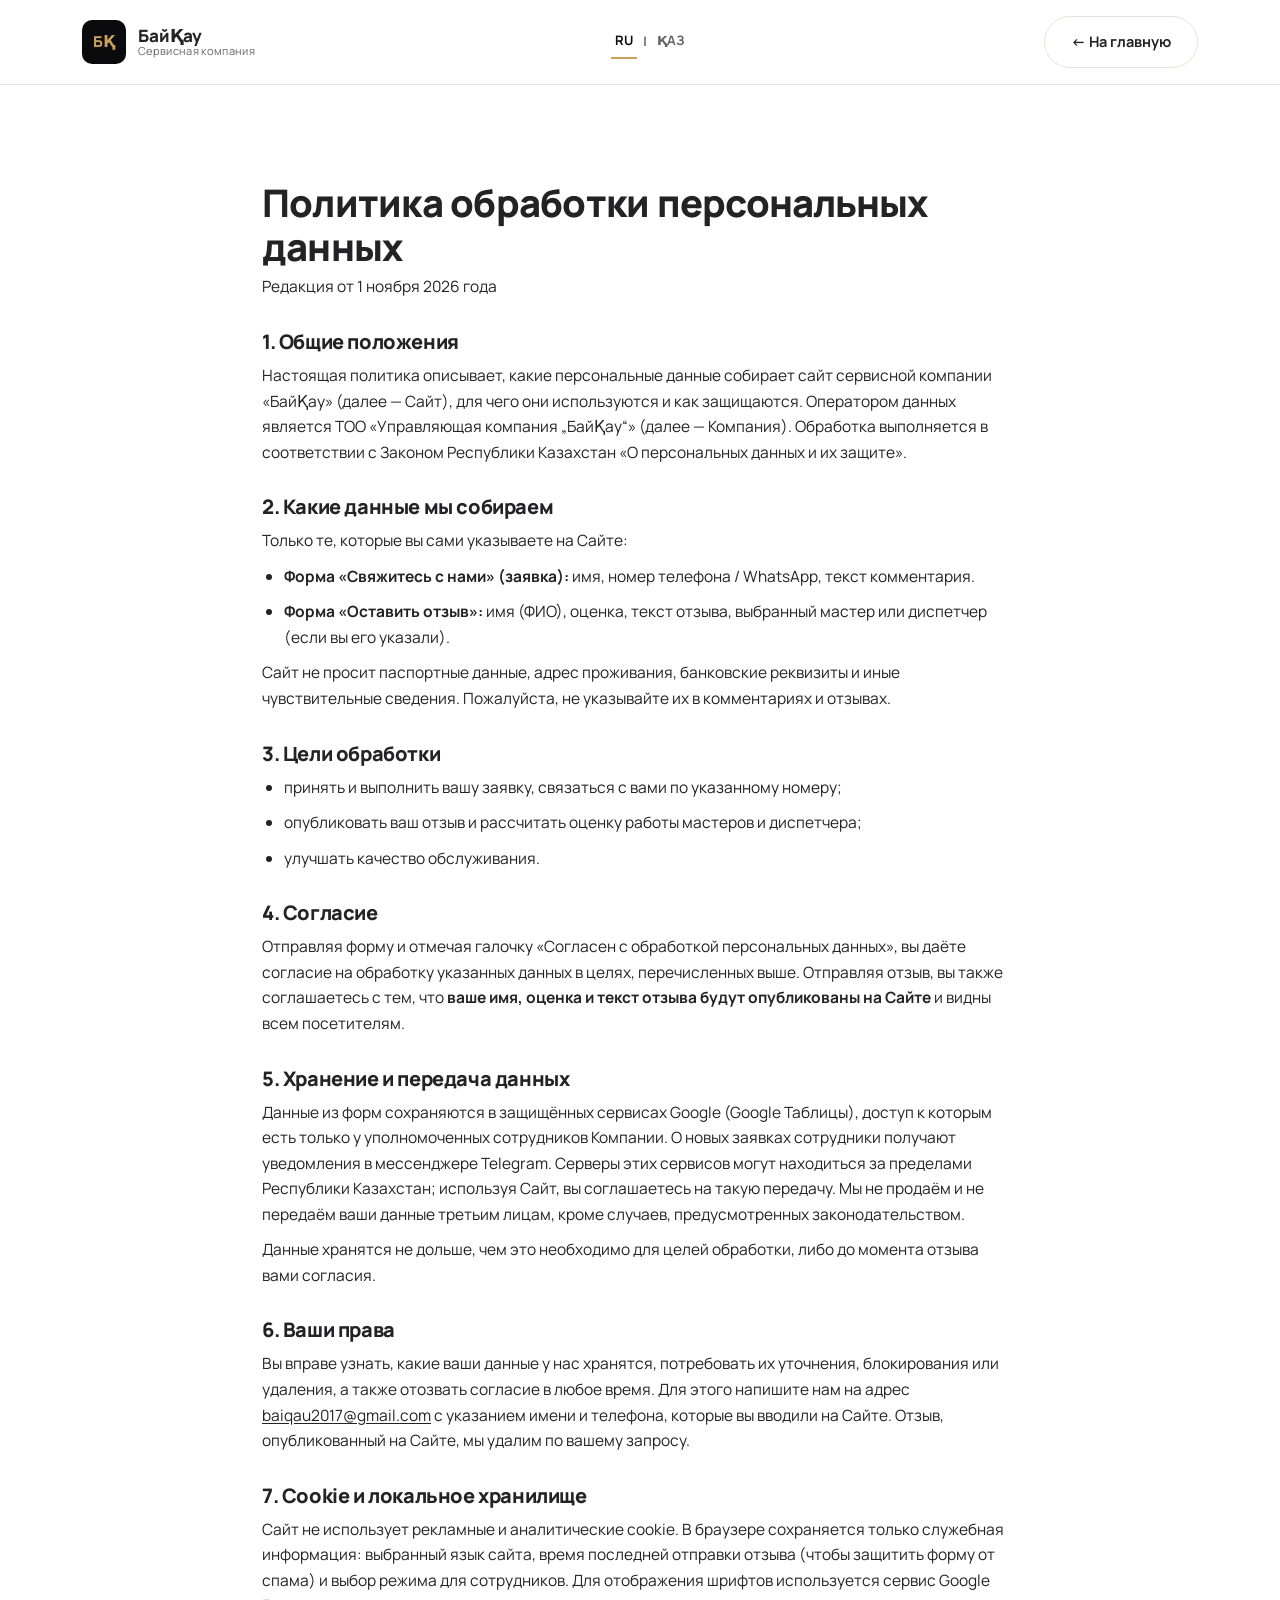
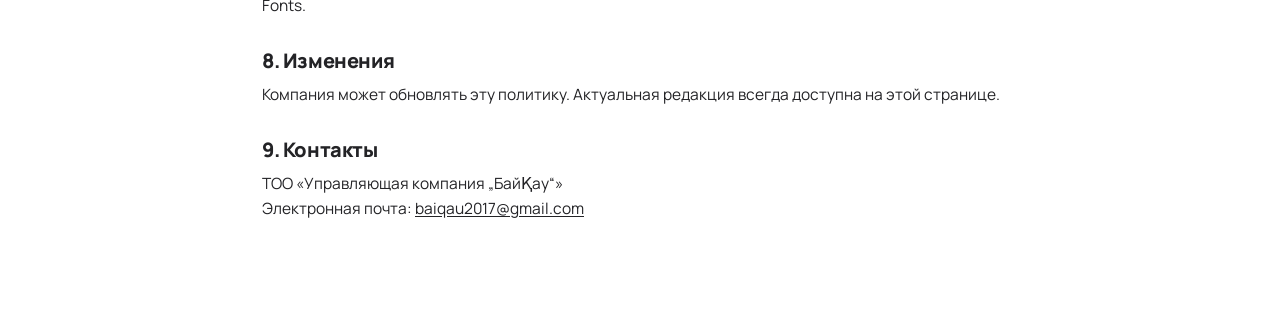
==== commit a139f9d0: "Add files via upload" ====
--- a/privacy.html
+++ b/privacy.html
@@ -63,7 +63,7 @@
       <p>Данные хранятся не дольше, чем это необходимо для целей обработки, либо до момента отзыва вами согласия.</p>
 
       <h2>6. Ваши права</h2>
-      <p>Вы вправе узнать, какие ваши данные у нас хранятся, потребовать их уточнения, блокирования или удаления, а также отозвать согласие в любое время. Для этого напишите нам на адрес <a href="mailto:baikau2017@gmail.com">baikau2017@gmail.com</a> с указанием имени и телефона, которые вы вводили на Сайте. Отзыв, опубликованный на Сайте, мы удалим по вашему запросу.</p>
+      <p>Вы вправе узнать, какие ваши данные у нас хранятся, потребовать их уточнения, блокирования или удаления, а также отозвать согласие в любое время. Для этого напишите нам на адрес <a href="mailto:baiqau2017@gmail.com">baiqau2017@gmail.com</a> с указанием имени и телефона, которые вы вводили на Сайте. Отзыв, опубликованный на Сайте, мы удалим по вашему запросу.</p>
 
       <h2>7. Cookie и локальное хранилище</h2>
       <p>Сайт не использует рекламные и аналитические cookie. В браузере сохраняется только служебная информация: выбранный язык сайта, время последней отправки отзыва (чтобы защитить форму от спама) и выбор режима для сотрудников. Для отображения шрифтов используется сервис Google Fonts.</p>
@@ -72,7 +72,7 @@
       <p>Компания может обновлять эту политику. Актуальная редакция всегда доступна на этой странице.</p>
 
       <h2>9. Контакты</h2>
-      <p>ТОО «Управляющая компания „БайҚау“»<br>Электронная почта: <a href="mailto:baikau2017@gmail.com">baikau2017@gmail.com</a></p>
+      <p>ТОО «Управляющая компания „БайҚау“»<br>Электронная почта: <a href="mailto:baiqau2017@gmail.com">baiqau2017@gmail.com</a></p>
     </div>
   </section>
 </main>
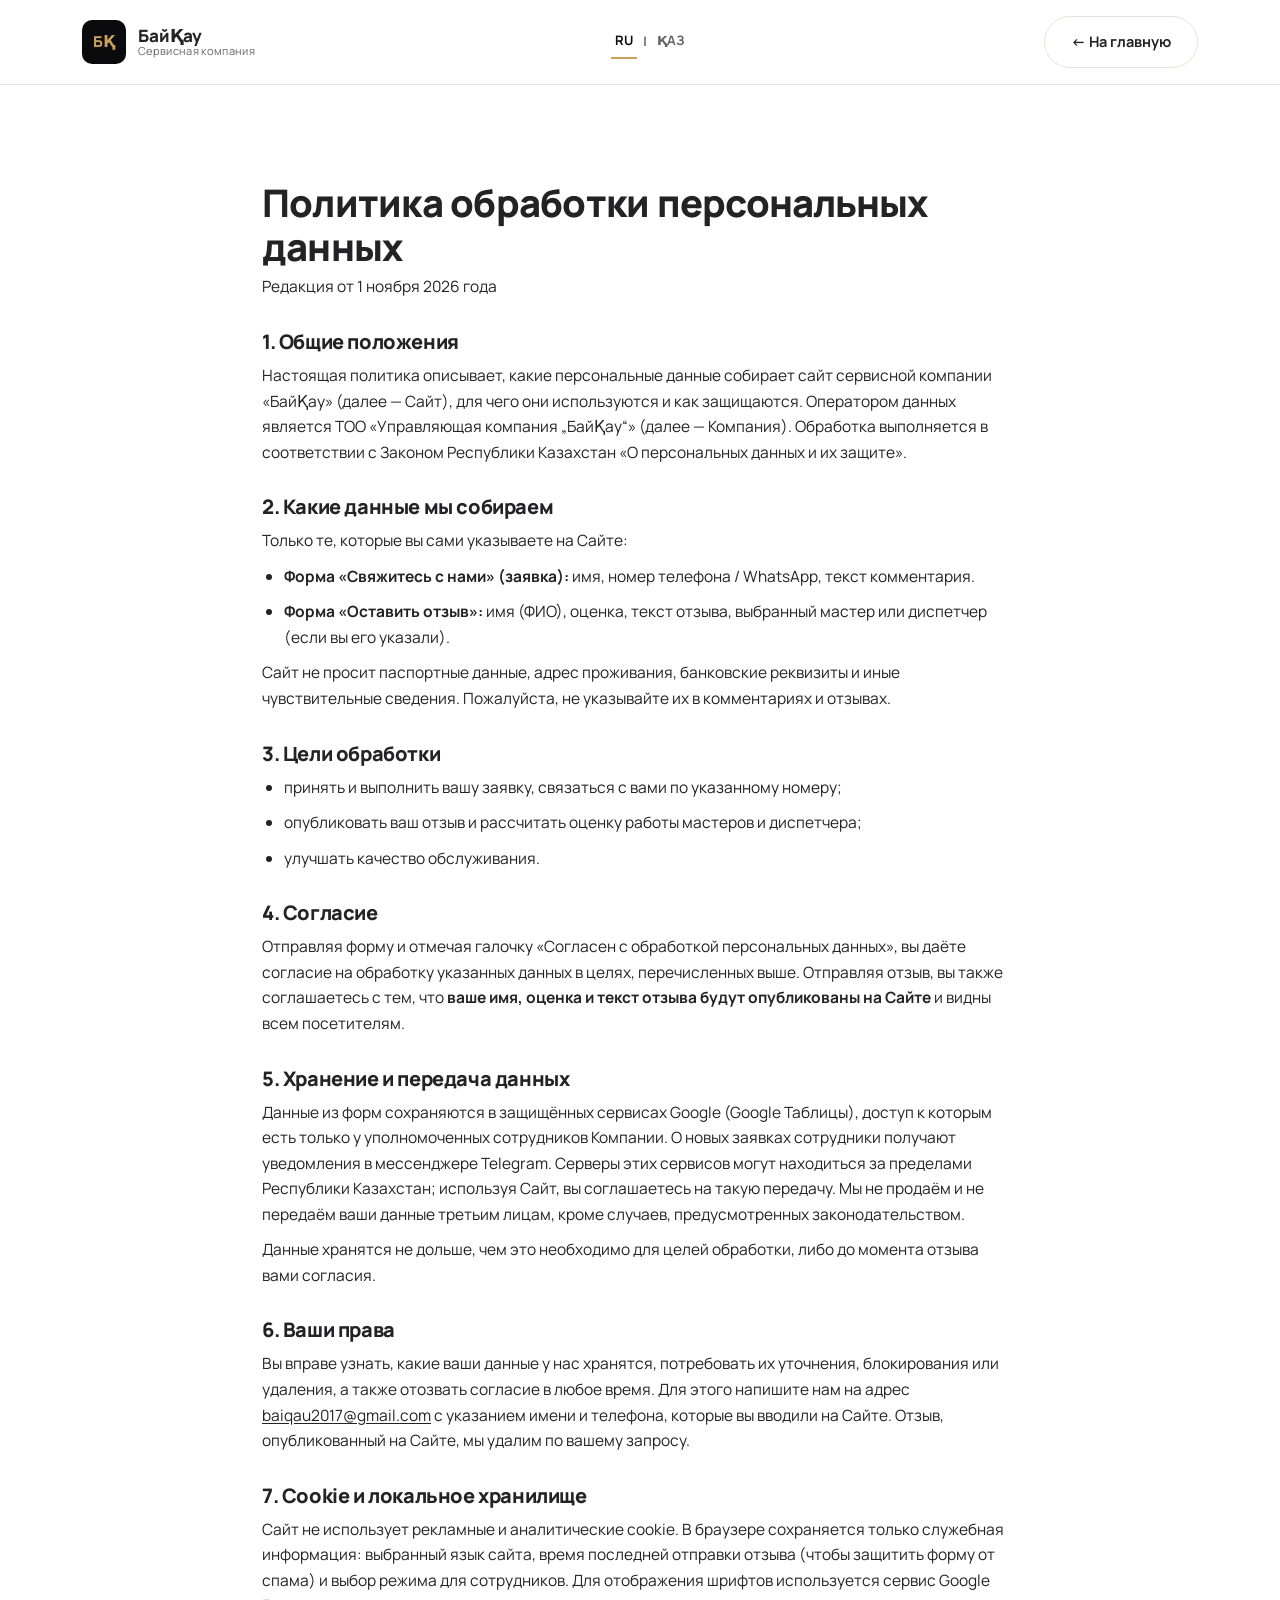
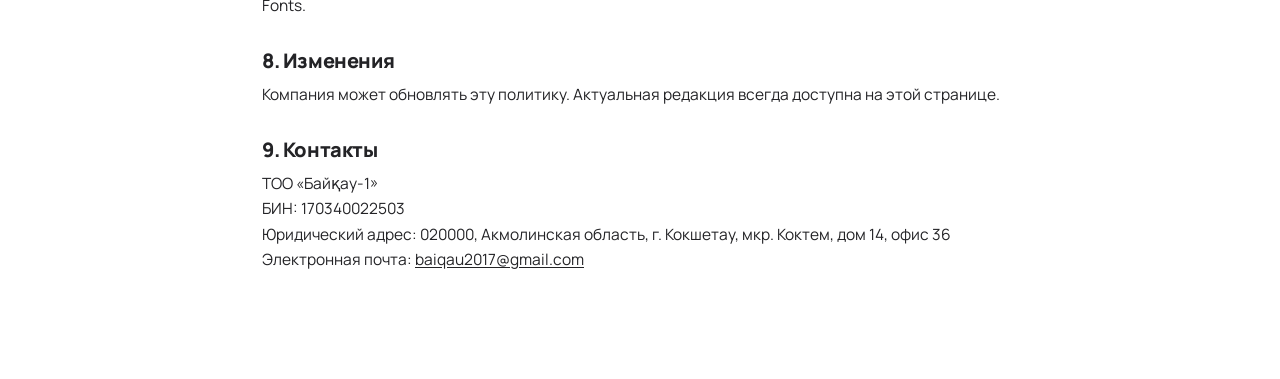
==== commit 4678d363: "Add files via upload" ====
--- a/privacy.html
+++ b/privacy.html
@@ -72,10 +72,10 @@
       <p>Компания может обновлять эту политику. Актуальная редакция всегда доступна на этой странице.</p>
 
       <h2>9. Контакты</h2>
-      <p>ТОО «Управляющая компания „БайҚау“»<br>Электронная почта: <a href="mailto:baiqau2017@gmail.com">baiqau2017@gmail.com</a></p>
+      <p>ТОО «Байқау-1»<br>БИН: 170340022503<br>Юридический адрес: 020000, Акмолинская область, г. Кокшетау, мкр. Коктем, дом 14, офис 36<br>Электронная почта: <a href="mailto:baiqau2017@gmail.com">baiqau2017@gmail.com</a></p>
     </div>
   </section>
 </main>
-<script src="i18n.js?v=3"></script>
+<script src="i18n.js?v=4"></script>
 </body>
 </html>
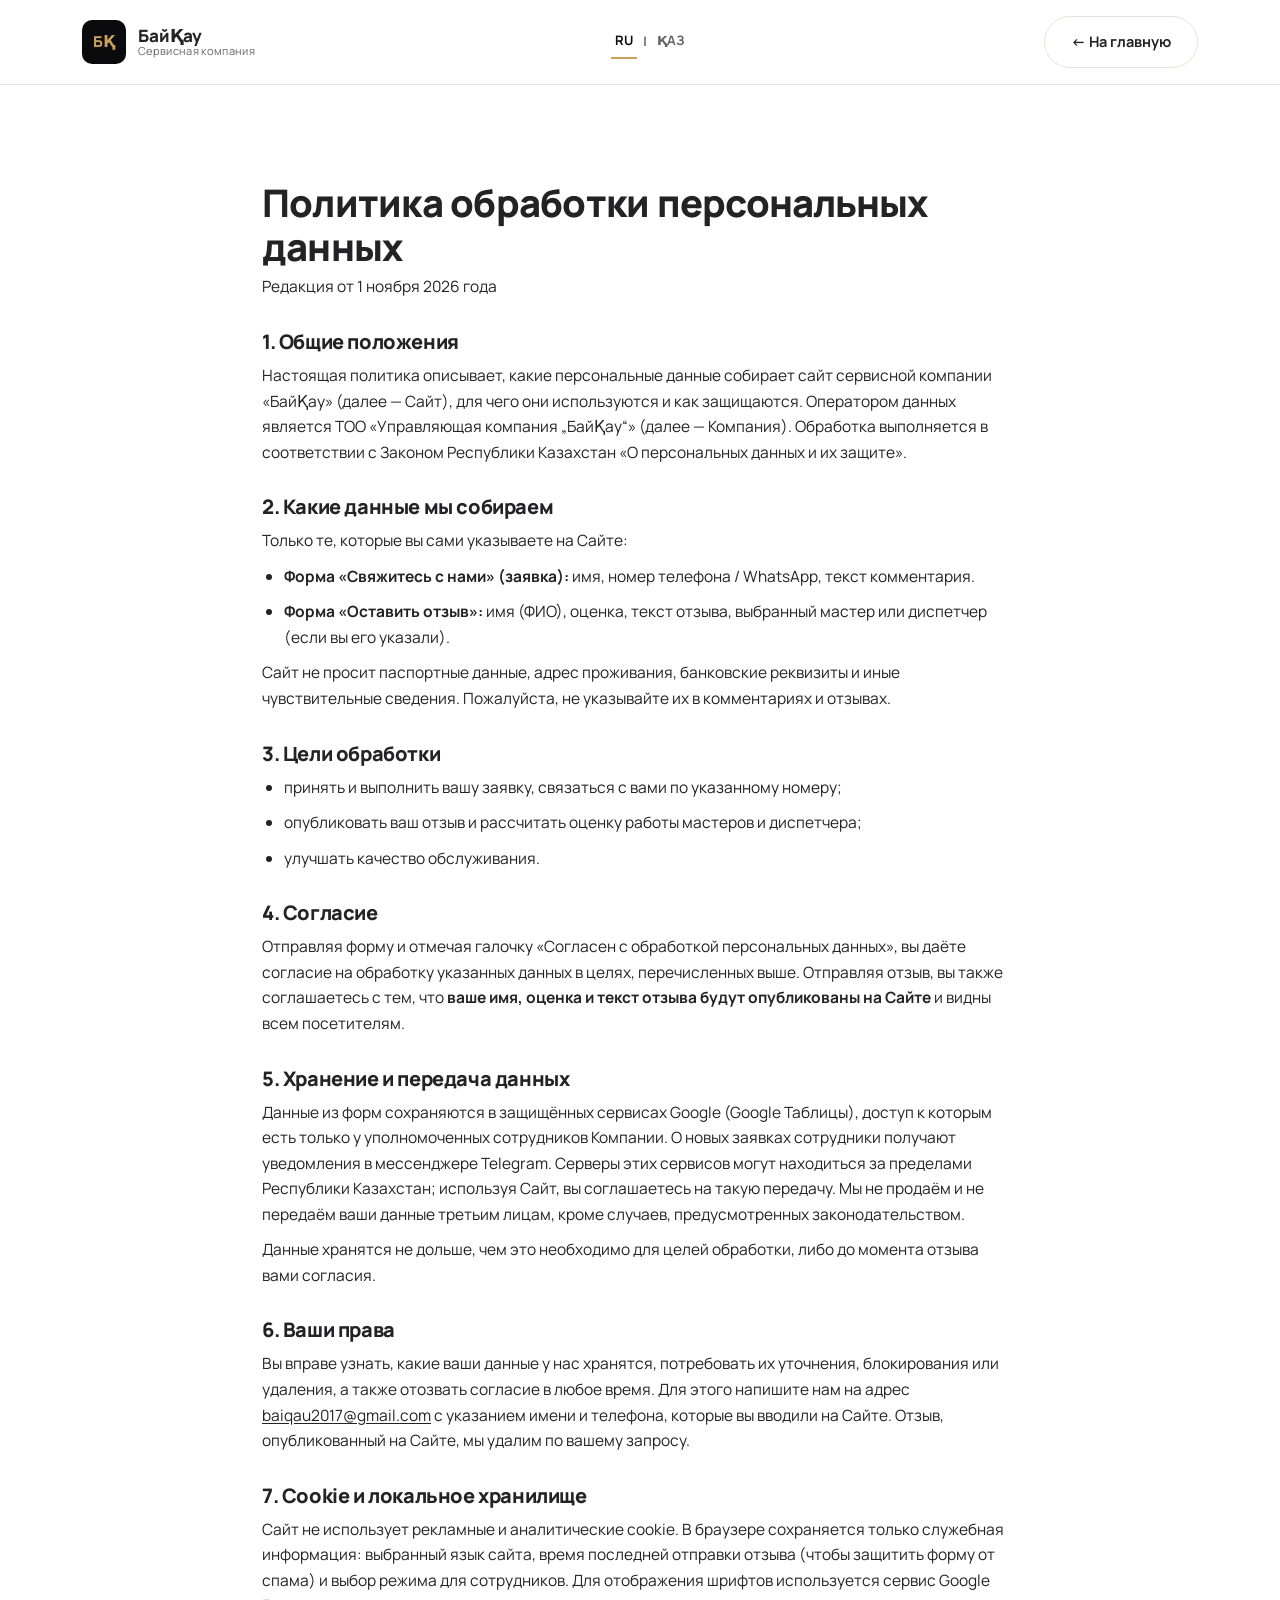
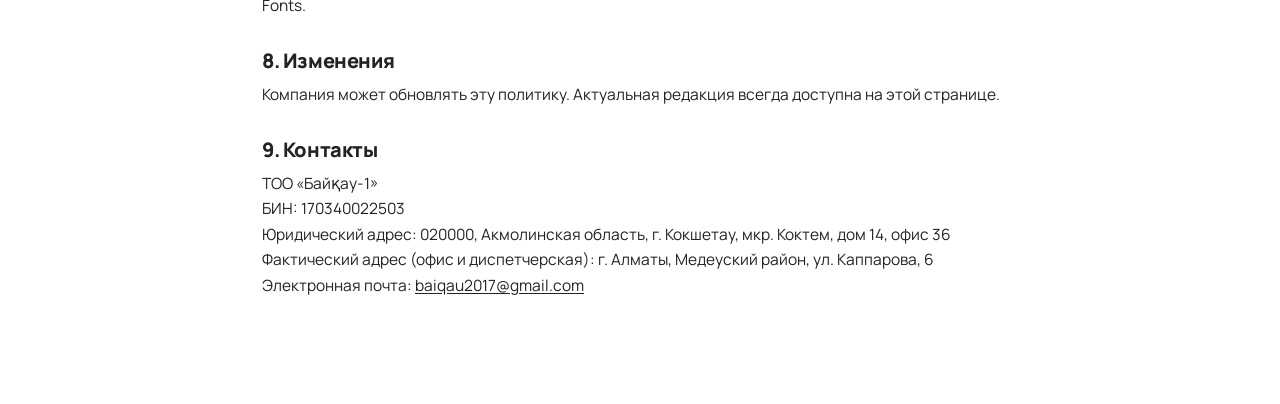
==== commit f2962a46: "Add files via upload" ====
--- a/privacy.html
+++ b/privacy.html
@@ -9,7 +9,7 @@
 <link rel="preconnect" href="https://fonts.googleapis.com">
 <link rel="preconnect" href="https://fonts.gstatic.com" crossorigin>
 <link href="https://fonts.googleapis.com/css2?family=Manrope:wght@400;500;600;700;800&display=swap" rel="stylesheet">
-<link rel="stylesheet" href="styles.css?v=58">
+<link rel="stylesheet" href="styles.css?v=59">
 <link rel="icon" type="image/svg+xml" href="favicon.svg">
 </head>
 <body>
@@ -72,10 +72,10 @@
       <p>Компания может обновлять эту политику. Актуальная редакция всегда доступна на этой странице.</p>
 
       <h2>9. Контакты</h2>
-      <p>ТОО «Байқау-1»<br>БИН: 170340022503<br>Юридический адрес: 020000, Акмолинская область, г. Кокшетау, мкр. Коктем, дом 14, офис 36<br>Электронная почта: <a href="mailto:baiqau2017@gmail.com">baiqau2017@gmail.com</a></p>
+      <p>ТОО «Байқау-1»<br>БИН: 170340022503<br>Юридический адрес: 020000, Акмолинская область, г. Кокшетау, мкр. Коктем, дом 14, офис 36<br>Фактический адрес (офис и диспетчерская): г. Алматы, Медеуский район, ул. Каппарова, 6<br>Электронная почта: <a href="mailto:baiqau2017@gmail.com">baiqau2017@gmail.com</a></p>
     </div>
   </section>
 </main>
-<script src="i18n.js?v=4"></script>
+<script src="i18n.js?v=5"></script>
 </body>
 </html>
--- a/styles.css
+++ b/styles.css
@@ -813,3 +813,22 @@
 html.lang-kk .about-welcome-quote:nth-of-type(2){display:none;}
 html.lang-kk .about-welcome-quote:nth-of-type(1){margin-bottom:12px;}
 @media (max-width:600px){.header-inner{gap:12px;}}
+
+
+/* ---- 24.11: services badge, rules, welcome contact, masters posters ---- */
+.service-badge{display:inline-block;margin:0 0 10px;padding:4px 10px;border-radius:999px;background:rgba(197,160,89,.16);color:var(--gold);font-size:12px;font-weight:700;letter-spacing:.02em;}
+.about-welcome-contact{margin-top:14px;font-size:15px;color:var(--text);}
+.about-welcome-contact a{font-weight:700;text-decoration:underline;text-underline-offset:3px;}
+.about-welcome-contact a:hover{color:var(--gold);}
+.about-welcome-wa{color:var(--text-mute);font-size:13px;}
+.rules-grid{display:grid;grid-template-columns:repeat(auto-fit,minmax(280px,1fr));gap:20px;margin-top:28px;}
+.rule-card{background:var(--white,#fff);border:1px solid var(--border);border-radius:var(--radius);padding:24px 24px 20px;}
+.rule-card h3{font-size:18px;margin-bottom:12px;}
+.rule-card p{font-size:14.5px;line-height:1.6;margin-bottom:10px;}
+.rule-note{color:var(--text-mute);}
+.rule-sample,blockquote.rule-sample{background:var(--cream);border-left:3px solid var(--gold);border-radius:8px;padding:10px 14px;font-size:14px;line-height:1.55;margin:0 0 10px;}
+.rules-more{margin-top:28px;}
+.legal ol{padding-left:22px;margin-bottom:10px;}
+.legal blockquote{margin:6px 0 14px;}
+.form-hours{margin-top:10px;font-size:13px;color:#a8a8ae;line-height:1.5;}
+.master-card img,.master-photo-empty{aspect-ratio:4/5;object-fit:contain;object-position:center;background:#0b0b0c;}
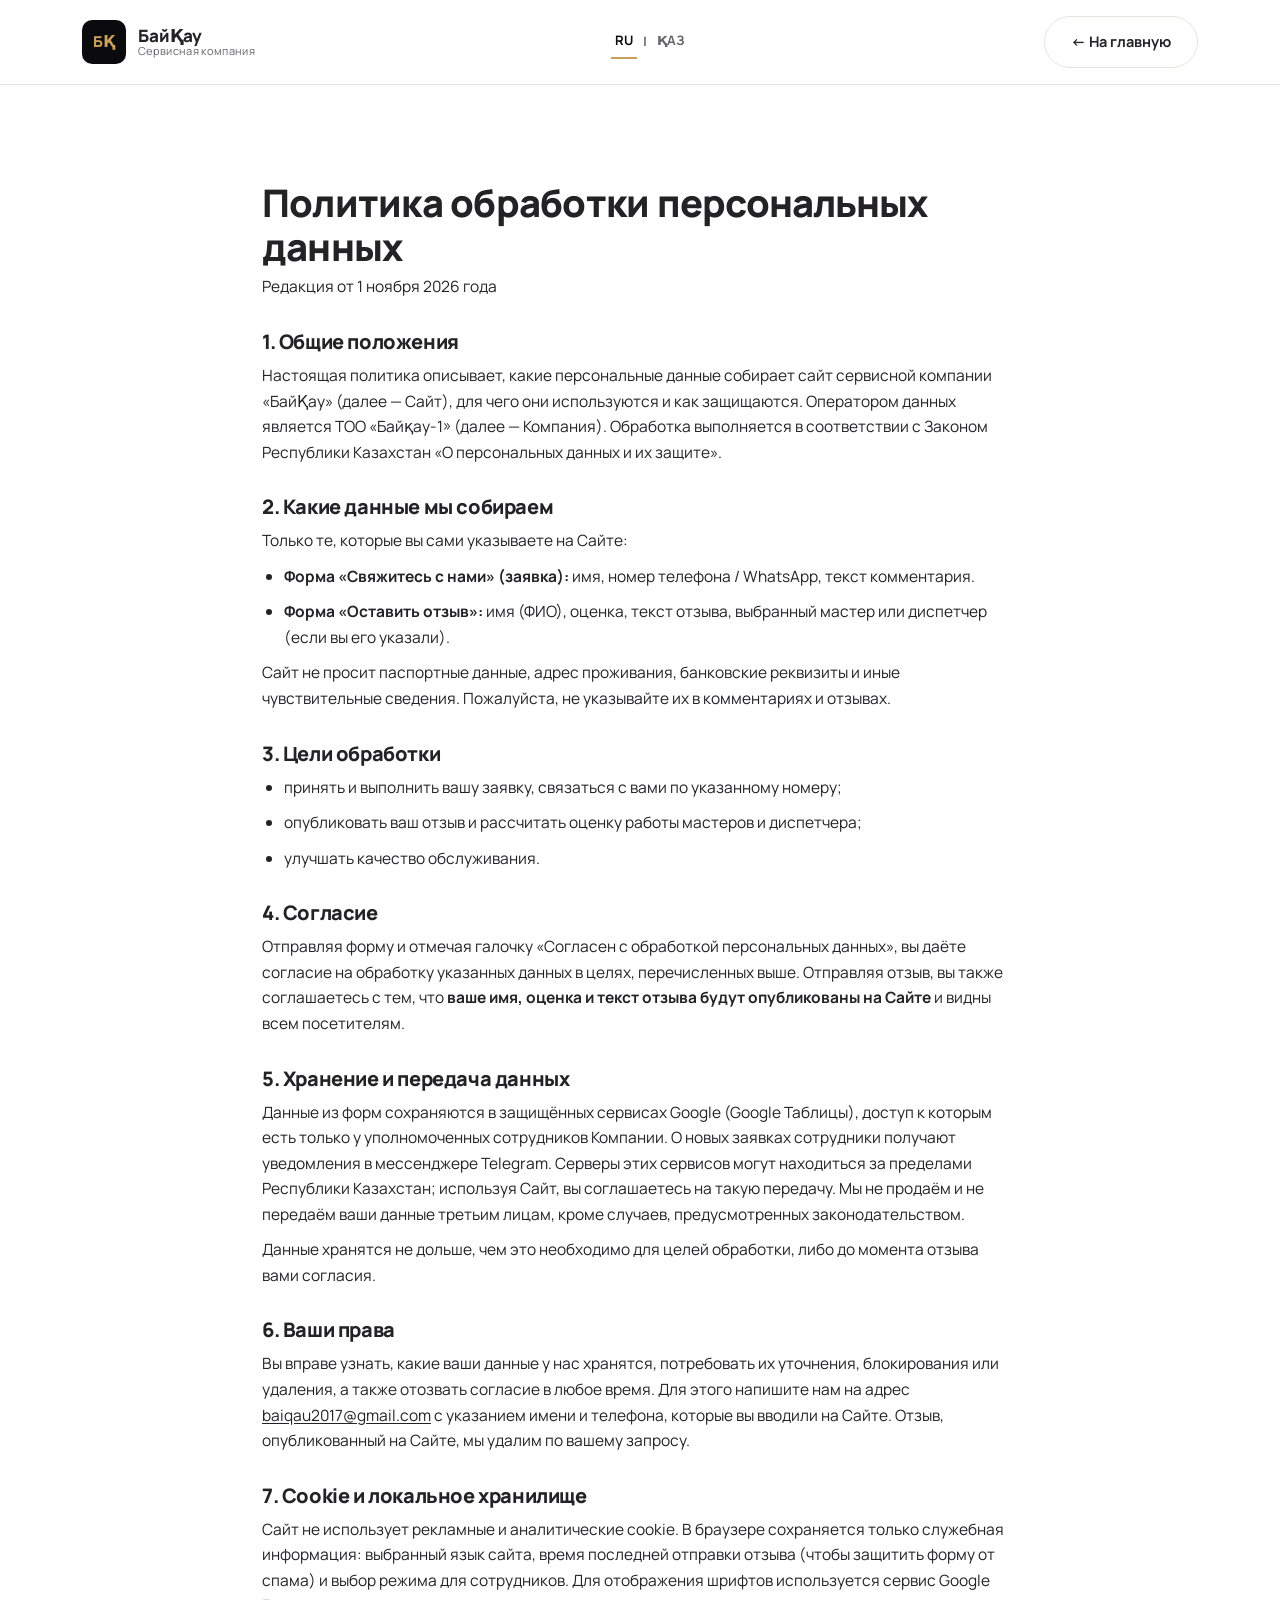
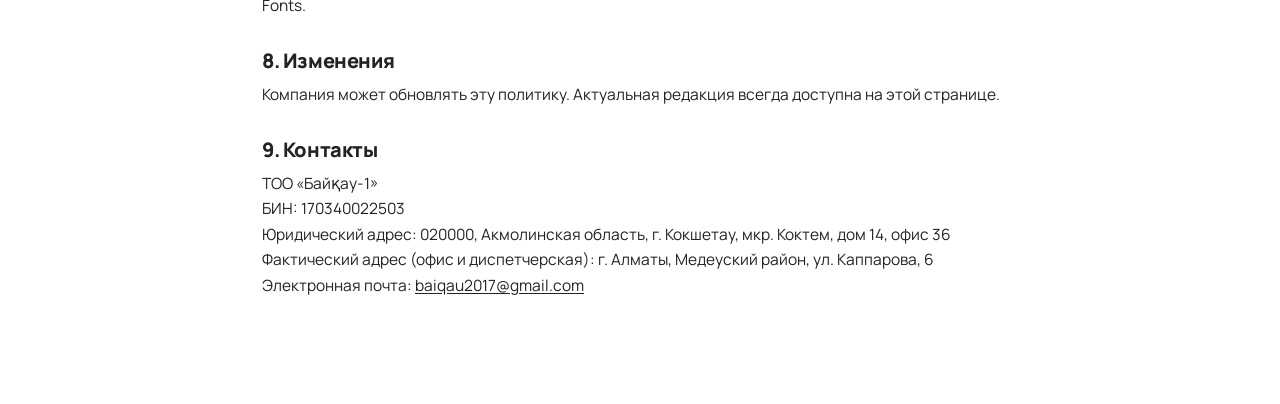
==== commit d2460b0f: "Add files via upload" ====
--- a/privacy.html
+++ b/privacy.html
@@ -9,7 +9,7 @@
 <link rel="preconnect" href="https://fonts.googleapis.com">
 <link rel="preconnect" href="https://fonts.gstatic.com" crossorigin>
 <link href="https://fonts.googleapis.com/css2?family=Manrope:wght@400;500;600;700;800&display=swap" rel="stylesheet">
-<link rel="stylesheet" href="styles.css?v=59">
+<link rel="stylesheet" href="styles.css?v=63">
 <link rel="icon" type="image/svg+xml" href="favicon.svg">
 </head>
 <body>
@@ -38,7 +38,7 @@
       <p class="legal-date">Редакция от 1 ноября 2026 года</p>
 
       <h2>1. Общие положения</h2>
-      <p>Настоящая политика описывает, какие персональные данные собирает сайт сервисной компании «БайҚау» (далее — Сайт), для чего они используются и как защищаются. Оператором данных является ТОО «Управляющая компания „БайҚау“» (далее — Компания). Обработка выполняется в соответствии с Законом Республики Казахстан «О персональных данных и их защите».</p>
+      <p>Настоящая политика описывает, какие персональные данные собирает сайт сервисной компании «БайҚау» (далее — Сайт), для чего они используются и как защищаются. Оператором данных является ТОО «Байқау-1» (далее — Компания). Обработка выполняется в соответствии с Законом Республики Казахстан «О персональных данных и их защите».</p>
 
       <h2>2. Какие данные мы собираем</h2>
       <p>Только те, которые вы сами указываете на Сайте:</p>
@@ -76,6 +76,6 @@
     </div>
   </section>
 </main>
-<script src="i18n.js?v=5"></script>
+<script src="i18n.js?v=8"></script>
 </body>
 </html>
--- a/styles.css
+++ b/styles.css
@@ -832,3 +832,32 @@
 .legal blockquote{margin:6px 0 14px;}
 .form-hours{margin-top:10px;font-size:13px;color:#a8a8ae;line-height:1.5;}
 .master-card img,.master-photo-empty{aspect-ratio:4/5;object-fit:contain;object-position:center;background:#0b0b0c;}
+
+/* ---- 25.11: masters — even 3-column grid, uniform 4:5 posters, dispatcher on its own row ---- */
+.masters-grid{display:grid;grid-template-columns:repeat(3,minmax(0,1fr));gap:20px;align-items:stretch;}
+.masters-grid .master-card{min-width:0;flex:none;box-shadow:0 6px 22px rgba(0,0,0,.06);}
+.masters-grid .master-card img,.masters-grid .master-photo-empty{aspect-ratio:4/5;object-fit:cover;object-position:center;background:#0b0b0c;}
+.masters-grid .master-info{padding:14px 16px 16px;gap:3px;}
+.masters-grid .master-rate{margin-top:8px;}
+.masters-grid .masters-divider{grid-column:1 / -1;display:block;flex:none;width:auto;height:1px;margin:10px 0 2px;padding:0;background:linear-gradient(90deg,transparent,var(--gold),transparent);opacity:.6;}
+.masters-grid .masters-divider + .master-card{grid-column:2;}
+@media (max-width:820px){
+  .masters-grid{grid-template-columns:repeat(2,minmax(0,1fr));gap:14px;}
+  .masters-grid .masters-divider + .master-card{grid-column:1 / -1;justify-self:center;width:calc(50% - 7px);}
+}
+@media (max-width:420px){
+  .masters-grid{gap:10px;}
+  .masters-grid .master-info{padding:10px 12px 12px;}
+  .masters-grid .master-rate{padding:8px 14px;}
+}
+
+/* ---- 25.11: notices (памятки) ---- */
+.notices{margin:6px 0 34px;}
+.notices h3{margin-bottom:14px;}
+.notice-card{display:grid;grid-template-columns:200px 1fr;gap:24px;align-items:center;background:var(--cream);border:1px solid var(--border);border-radius:var(--radius);padding:18px;max-width:760px;}
+.notice-thumb{display:block;border-radius:10px;overflow:hidden;box-shadow:0 6px 22px rgba(0,0,0,.14);}
+.notice-thumb img{display:block;width:100%;height:auto;}
+.notice-body h4{font-size:19px;margin:0 0 8px;}
+.notice-body p{margin:0 0 10px;color:var(--text-mute);line-height:1.55;}
+.notice-actions{display:flex;flex-wrap:wrap;gap:10px;margin-top:14px !important;}
+@media (max-width:560px){.notice-card{grid-template-columns:1fr;gap:16px;padding:14px;}.notice-thumb{max-width:240px;margin:0 auto;}.notice-actions .btn{flex:1 1 120px;text-align:center;}}
